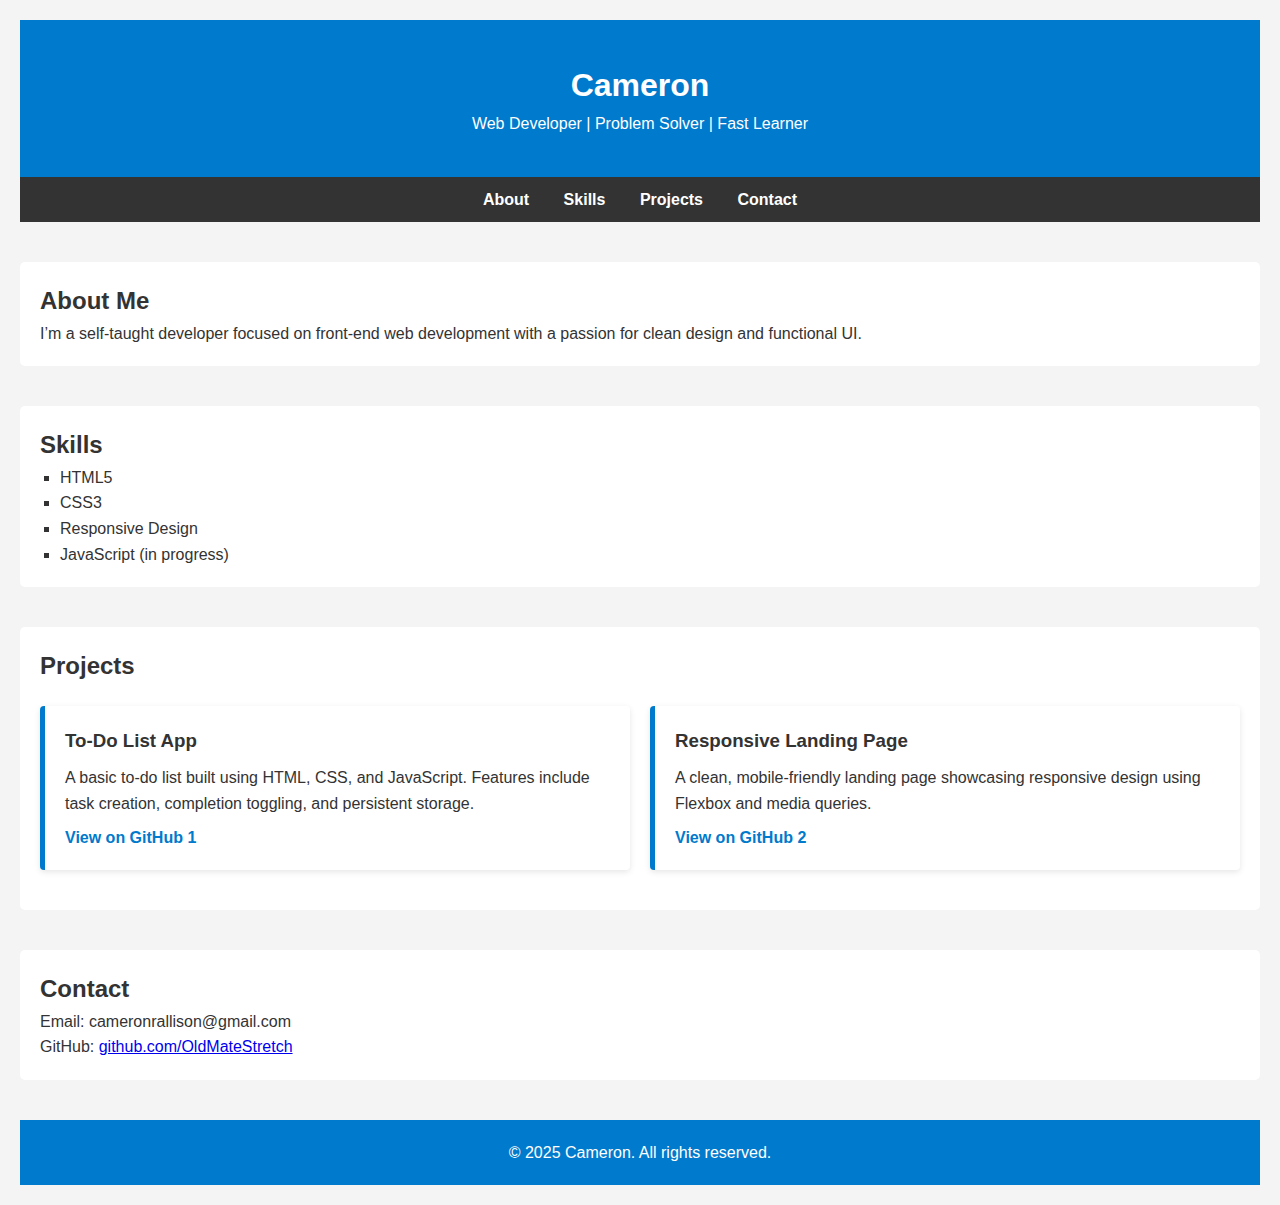
==== index.html @ 77af4fbf "Made project cards responsive with flex layout" ====
<!DOCTYPE html>
<html lang="en">
<head>
  <meta charset="UTF-8" />
  <meta name="viewport" content="width=device-width, initial-scale=1.0" />
  <title>Cameron's Resume</title>
  <link rel="stylesheet" href="style.css" />
</head>
<body>
  <header>
    <h1>Cameron</h1>
    <p>Web Developer | Problem Solver | Fast Learner</p>
  </header>

  <nav>
    <a href="#about">About</a>
    <a href="#skills">Skills</a>
    <a href="#projects">Projects</a>
    <a href="#contact">Contact</a>
  </nav>

  <section id="about">
    <h2>About Me</h2>
    <p>I’m a self-taught developer focused on front-end web development with a passion for clean design and functional UI.</p>
  </section>

  <section id="skills">
    <h2>Skills</h2>
    <ul>
      <li>HTML5</li>
      <li>CSS3</li>
      <li>Responsive Design</li>
      <li>JavaScript (in progress)</li>
    </ul>
  </section>

  <section id="projects">
    <h2>Projects</h2>

  <div class="projects-container">
    <div class="project-card">
      <h3>To-Do List App</h3>
      <p>A basic to-do list built using HTML, CSS, and JavaScript. Features include task creation, completion toggling, and persistent storage.</p>
      <a href="https://github.com/OldMateStretch/PLACEHOLDER" target="_blank">View on GitHub 1</a>
    </div>

    <div class="project-card">
      <h3>Responsive Landing Page</h3>
      <p>A clean, mobile-friendly landing page showcasing responsive design using Flexbox and media queries.</p>
      <a href="https://github.com/OldMateStretch/PLACEHOLDER" target="_blank">View on GitHub 2</a>
    </div>
  </div>
  </section>

  <section id="contact">
    <h2>Contact</h2>
    <p>Email: cameronrallison@gmail.com</p>
    <p>GitHub: <a href="https://github.com/OldMateStretch">github.com/OldMateStretch</a></p>
  </section>

  <footer>
    <p>© 2025 Cameron. All rights reserved.</p>
  </footer>
</body>
</html>
---- style.css ----
* {
    box-sizing: border-box;
    margin: 0;
    padding: 0;
  }
  
  body {
    font-family: Arial, sans-serif;
    line-height: 1.6;
    background: #f4f4f4;
    color: #333;
    padding: 20px;
  }
  
  header {
    text-align: center;
    padding: 40px 0;
    background: #007acc;
    color: white;
  }
  
  nav {
    background: #333;
    padding: 10px 0;
    text-align: center;
  }
  
  nav a {
    color: white;
    margin: 0 15px;
    text-decoration: none;
    font-weight: bold;
  }
  
  nav a:hover {
    text-decoration: underline;
  }
  
  section {
    margin: 40px 0;
    padding: 20px;
    background: white;
    border-radius: 5px;
  }
  
  ul {
    list-style-type: square;
    margin-left: 20px;
  }
  
  footer {
    text-align: center;
    padding: 20px;
    background: #007acc;
    color: white;
    margin-top: 40px;
  }

  @media (max-width: 768px) {
    header h1 {
      font-size: 22px;
    }
  
    header p {
      font-size: 14px;
    }
  
    nav a {
      display: block;
      margin: 10px 0;
    }
  
    section {
      padding: 10px;
      margin: 20px 0;
    }
  
    ul {
      padding-left: 15px;
    }
  }
  
  .project-card {
    background-color: #ffffff;
    border-radius: 4px;
    padding: 20px;
    margin: 20px 0;
    border-left: 5px solid #007acc;
    box-shadow: 0 2px 6px rgba(0, 0, 0, 0.1);
  }

  .project-card h3 {
    margin-bottom: 10px;
  }

  .project-card p {
    margin-bottom: 8px;
  }

  .project-card a {
    color: #007acc;
    text-decoration: none;
    font-weight: bold;
  }

  .project-card a:hover {
    text-decoration: underline;
  }

  .projects-container {
    display: flex;
    flex-wrap: wrap;
    gap: 20px;
    justify-content: space-between;
  }

  .project-card {
    flex: 1 1 45%;
    min-width: 280px;
  }

  @media (max-width: 500px) {
    .project-card {
      flex: 1 1 100%;
    }
  }
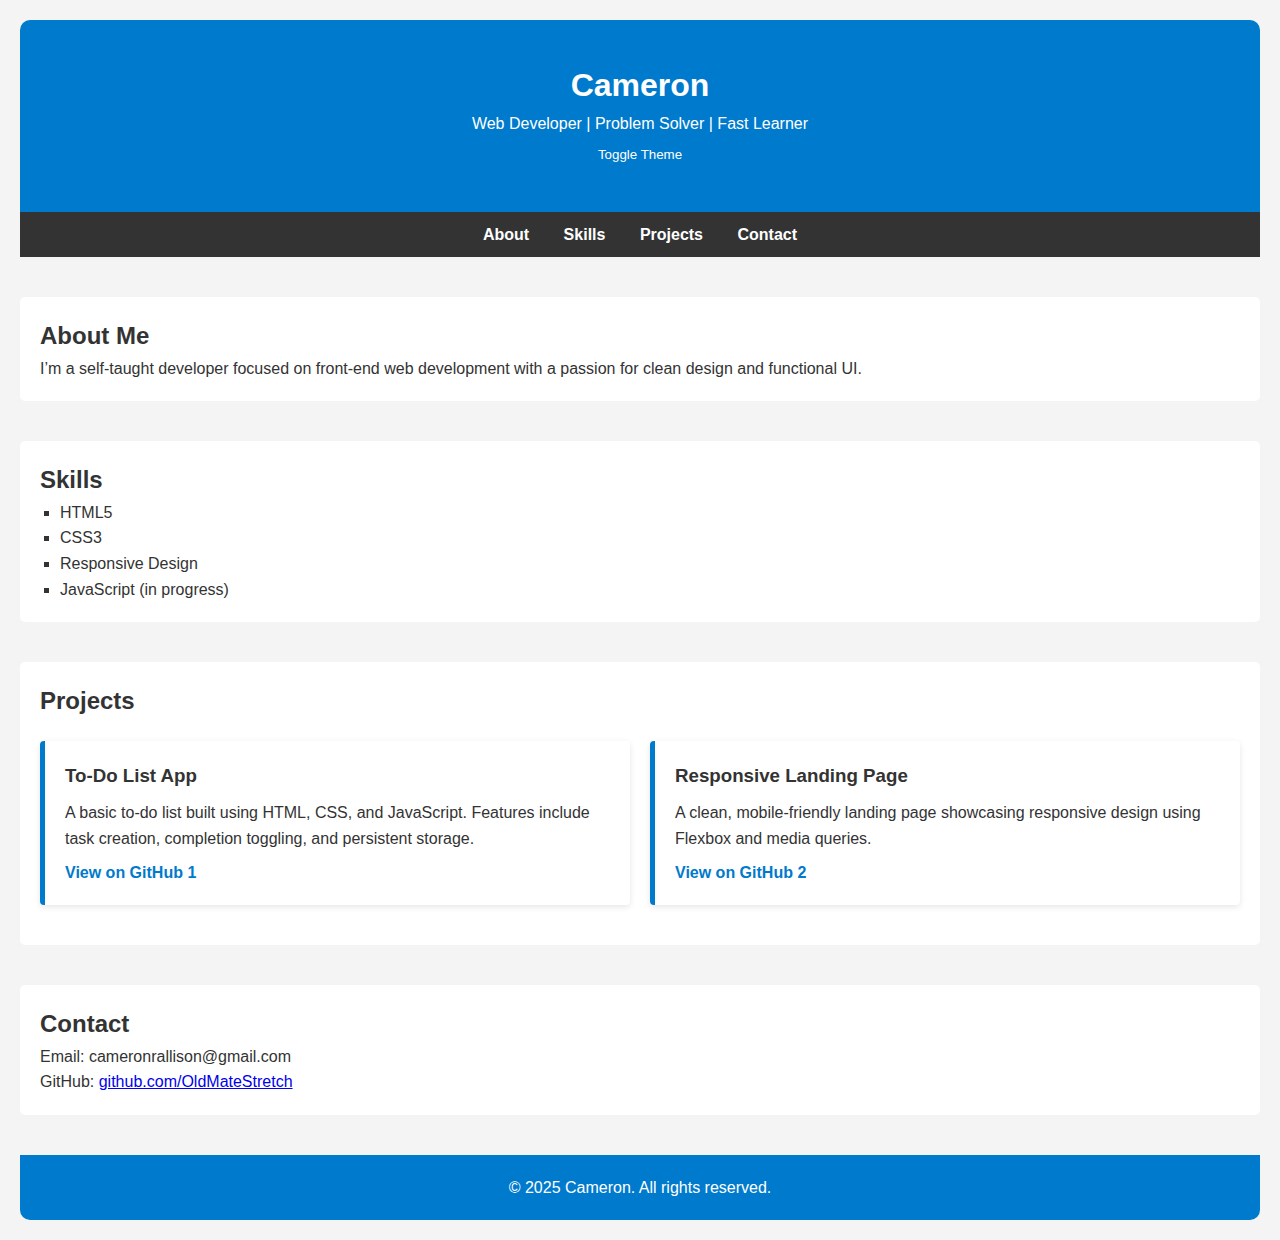
==== commit 07d13a76: "Refined dark mode styling and transitions" ====
--- a/index.html
+++ b/index.html
@@ -6,10 +6,11 @@
   <title>Cameron's Resume</title>
   <link rel="stylesheet" href="style.css" />
 </head>
-<body>
+<body id="site-body">
   <header>
     <h1>Cameron</h1>
     <p>Web Developer | Problem Solver | Fast Learner</p>
+    <button class="theme-toggle">Toggle Theme</button>
   </header>
 
   <nav>
@@ -61,5 +62,12 @@
   <footer>
     <p>© 2025 Cameron. All rights reserved.</p>
   </footer>
+  <script>
+    const toggleButton = document.querySelector(".theme-toggle");
+    const body = document.getElementById("site-body");
+    toggleButton.addEventListener("click", () => {
+      body.classList.toggle("dark");
+    });
+  </script>
 </body>
 </html>
--- a/style.css
+++ b/style.css
@@ -1,126 +1,209 @@
 * {
-    box-sizing: border-box;
-    margin: 0;
-    padding: 0;
-  }
-  
-  body {
-    font-family: Arial, sans-serif;
-    line-height: 1.6;
-    background: #f4f4f4;
-    color: #333;
-    padding: 20px;
-  }
-  
-  header {
-    text-align: center;
-    padding: 40px 0;
-    background: #007acc;
-    color: white;
-  }
-  
-  nav {
-    background: #333;
-    padding: 10px 0;
-    text-align: center;
-  }
-  
+  box-sizing: border-box;
+  margin: 0;
+  padding: 0;
+}
+
+body {
+  font-family: Arial, sans-serif;
+  line-height: 1.6;
+  background: #f4f4f4;
+  color: #333;
+  padding: 20px;
+  transition: background-color 0.4s ease, color 0.4s ease;
+}
+
+header {
+  text-align: center;
+  padding: 40px 0;
+  background: #007acc;
+  color: white;
+  border-top-left-radius: 10px;
+  border-top-right-radius: 10px;
+}
+
+nav {
+  background: #333;
+  padding: 10px 0;
+  text-align: center;
+}
+
+nav a {
+  color: white;
+  margin: 0 15px;
+  text-decoration: none;
+  font-weight: bold;
+}
+
+nav a:hover {
+  text-decoration: underline;
+}
+
+.theme-toggle {
+  padding: 10px;
+  background: #007acc;
+  color: #ffffff;
+  border: none;
+  cursor: pointer;
+  transition: all 0.3s ease;
+}
+
+section,
+header,
+footer,
+.project-card,
+.theme-toggle {
+  transition: background-color 0.4s ease, color 0.4s ease, border-color 0.4s ease;
+}
+
+.theme-toggle:hover {
+  background-color: #005f99;
+}
+
+section {
+  margin: 40px 0;
+  padding: 20px;
+  background: white;
+  border-radius: 5px;
+}
+
+ul {
+  list-style-type: square;
+  margin-left: 20px;
+}
+
+footer {
+  text-align: center;
+  padding: 20px;
+  background: #007acc;
+  color: white;
+  margin-top: 40px;
+  border-bottom-right-radius: 10px;
+  border-bottom-left-radius: 10px;
+}
+
+@media (max-width: 768px) {
+  header h1 {
+    font-size: 22px;
+  }
+
+  header p {
+    font-size: 14px;
+  }
+
   nav a {
-    color: white;
-    margin: 0 15px;
-    text-decoration: none;
-    font-weight: bold;
-  }
-  
-  nav a:hover {
-    text-decoration: underline;
-  }
-  
+    display: block;
+    margin: 10px 0;
+  }
+
   section {
-    margin: 40px 0;
-    padding: 20px;
-    background: white;
-    border-radius: 5px;
-  }
-  
+    padding: 10px;
+    margin: 20px 0;
+  }
+
   ul {
-    list-style-type: square;
-    margin-left: 20px;
-  }
-  
-  footer {
-    text-align: center;
-    padding: 20px;
-    background: #007acc;
-    color: white;
-    margin-top: 40px;
-  }
-
-  @media (max-width: 768px) {
-    header h1 {
-      font-size: 22px;
-    }
-  
-    header p {
-      font-size: 14px;
-    }
-  
-    nav a {
-      display: block;
-      margin: 10px 0;
-    }
-  
-    section {
-      padding: 10px;
-      margin: 20px 0;
-    }
-  
-    ul {
-      padding-left: 15px;
-    }
-  }
-  
+    padding-left: 15px;
+  }
+}
+
+.projects-container {
+  display: flex;
+  flex-wrap: wrap;
+  gap: 20px;
+  justify-content: space-between;
+}
+
+.project-card {
+  flex: 1 1 45%;
+  min-width: 280px;
+  background-color: #ffffff;
+  border-radius: 4px;
+  padding: 20px;
+  margin: 20px 0;
+  border-left: 5px solid #007acc;
+  box-shadow: 0 2px 6px rgba(0, 0, 0, 0.1);
+}
+
+.project-card h3 {
+  margin-bottom: 10px;
+}
+
+.project-card p {
+  margin-bottom: 8px;
+}
+
+.project-card a {
+  color: #007acc;
+  text-decoration: none;
+  font-weight: bold;
+}
+
+.project-card a:hover {
+  text-decoration: underline;
+}
+
+@media (max-width: 500px) {
   .project-card {
-    background-color: #ffffff;
-    border-radius: 4px;
-    padding: 20px;
-    margin: 20px 0;
-    border-left: 5px solid #007acc;
-    box-shadow: 0 2px 6px rgba(0, 0, 0, 0.1);
-  }
-
-  .project-card h3 {
-    margin-bottom: 10px;
-  }
-
-  .project-card p {
-    margin-bottom: 8px;
-  }
-
-  .project-card a {
-    color: #007acc;
-    text-decoration: none;
-    font-weight: bold;
-  }
-
-  .project-card a:hover {
-    text-decoration: underline;
-  }
-
-  .projects-container {
-    display: flex;
-    flex-wrap: wrap;
-    gap: 20px;
-    justify-content: space-between;
-  }
-
-  .project-card {
-    flex: 1 1 45%;
-    min-width: 280px;
-  }
-
-  @media (max-width: 500px) {
-    .project-card {
-      flex: 1 1 100%;
-    }
-  }+    flex: 1 1 100%;
+  }
+}
+
+body.dark {
+  background: #111;
+  color: #333;
+}
+
+body.dark h2,
+body.dark h3,
+body.dark p,
+body.dark li {
+  color: #e0e0e0;
+}
+
+body.dark section {
+  background-color: #181818;
+  color: #e0e0e0;
+  border: none;
+  box-shadow: none;
+}
+
+body.dark .theme-toggle {
+  background-color: #333;
+  color: #f0f0f0;
+  border: none;
+  outline: none;
+  box-shadow: none;
+}
+
+body.dark .theme-toggle:hover {
+  background-color: #444;
+  color: #ffffff;
+  border: 1px solid #800020;
+}
+
+body.dark header {
+  background-color: #800020;
+  color: #ffffff;
+}
+
+body.dark footer {
+  background-color: #800020;
+  color: #ffffff;
+}
+
+body.dark a {
+  color: #800020;
+  text-decoration: none;
+  transition: color 0.3s ease;
+}
+
+body.dark a:hover {
+  color: #ffffff;
+  text-decoration: underline;
+}
+
+body.dark .project-card {
+  background-color: #222;
+  color: #d0d0d0;
+  border-left-color: #800020;
+}
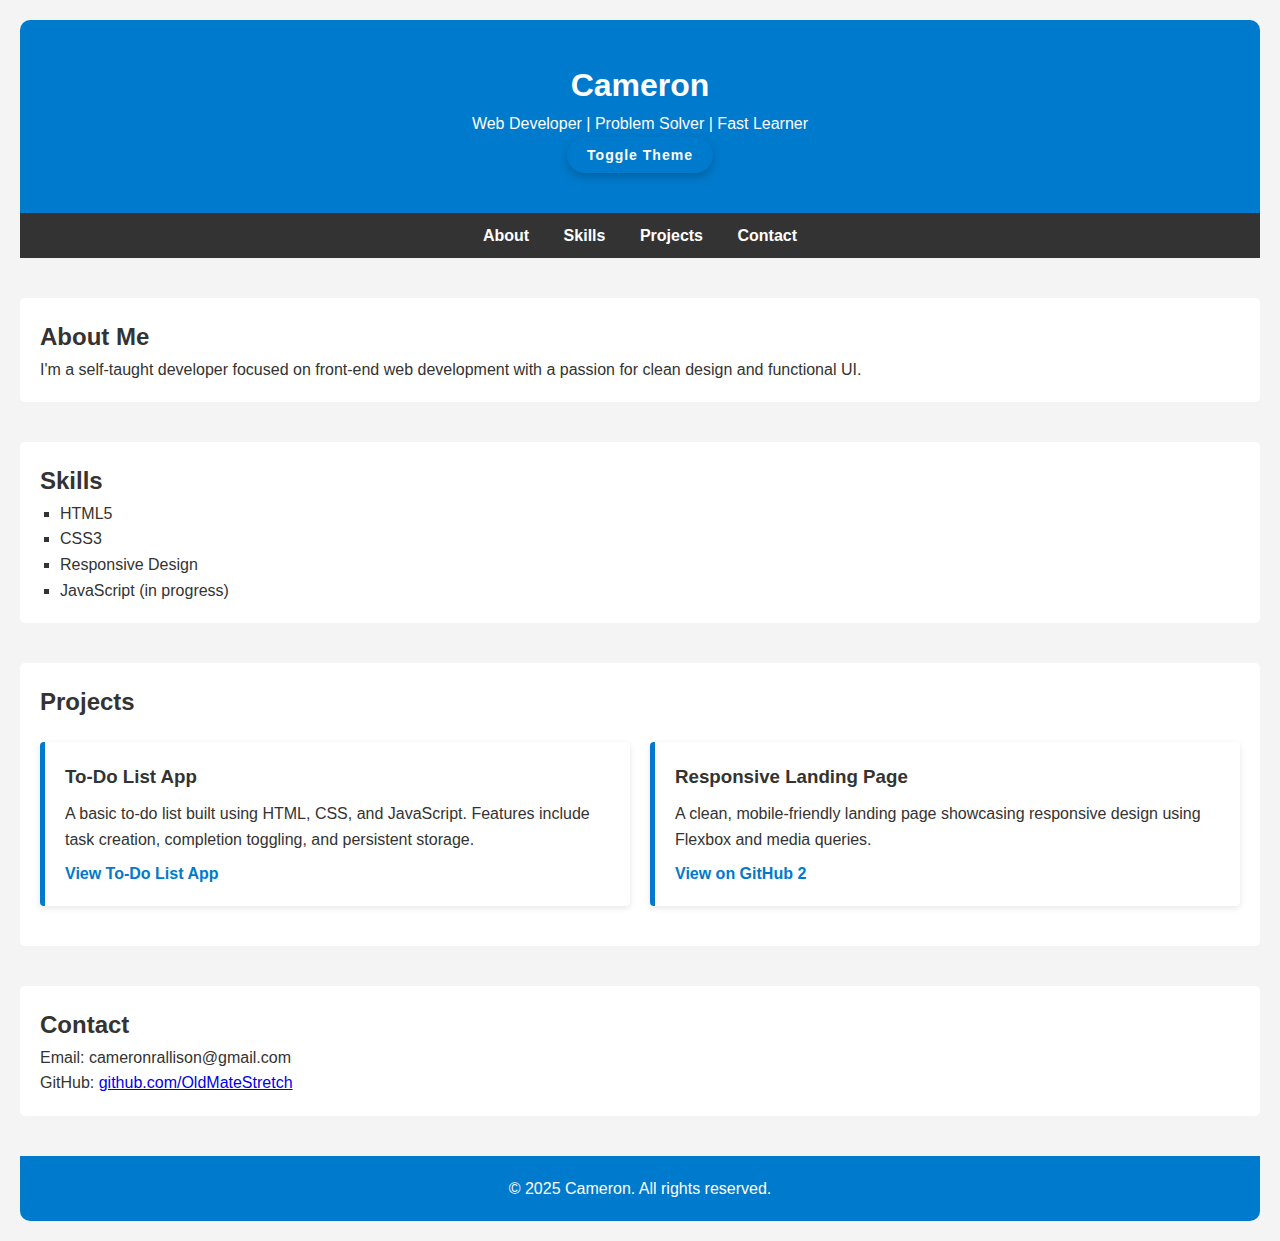
==== commit 579cd50d: "Initialized repo from correct path" ====
--- a/index.html
+++ b/index.html
@@ -22,7 +22,7 @@
 
   <section id="about">
     <h2>About Me</h2>
-    <p>I’m a self-taught developer focused on front-end web development with a passion for clean design and functional UI.</p>
+    <p>I'm a self-taught developer focused on front-end web development with a passion for clean design and functional UI.</p>
   </section>
 
   <section id="skills">
@@ -42,7 +42,7 @@
     <div class="project-card">
       <h3>To-Do List App</h3>
       <p>A basic to-do list built using HTML, CSS, and JavaScript. Features include task creation, completion toggling, and persistent storage.</p>
-      <a href="https://github.com/OldMateStretch/PLACEHOLDER" target="_blank">View on GitHub 1</a>
+      <a href="projects/to-do-list/index.html" target="_blank">View To-Do List App</a>
     </div>
 
     <div class="project-card">
--- a/style.css
+++ b/style.css
@@ -40,11 +40,16 @@
 }
 
 .theme-toggle {
-  padding: 10px;
+  padding: 10px 20px;
   background: #007acc;
-  color: #ffffff;
+  color: #fff;
   border: none;
+  border-radius: 30px;
+  font-weight: bold;
+  font-size: 14px;
+  letter-spacing: 1px;
   cursor: pointer;
+  box-shadow: 0 4px 8px rgba(0,0,0,0.2);
   transition: all 0.3s ease;
 }
 
@@ -57,7 +62,8 @@
 }
 
 .theme-toggle:hover {
-  background-color: #005f99;
+  background: #005f99;
+  box-shadow: 0 6px 12px rgba(0,0,0,0.3);
 }
 
 section {
@@ -168,16 +174,15 @@
 }
 
 body.dark .theme-toggle {
-  background-color: #333;
-  color: #f0f0f0;
+  background: #800020;
+  color: #fff;
   border: none;
-  outline: none;
-  box-shadow: none;
+  box-shadow: 0 4px 8px rgba(0,0,0,0.4);
 }
 
 body.dark .theme-toggle:hover {
-  background-color: #444;
-  color: #ffffff;
+  background: #800020;
+  box-shadow: 0 6px 12px rgba(0,0,0,0.5);
   border: 1px solid #800020;
 }
 
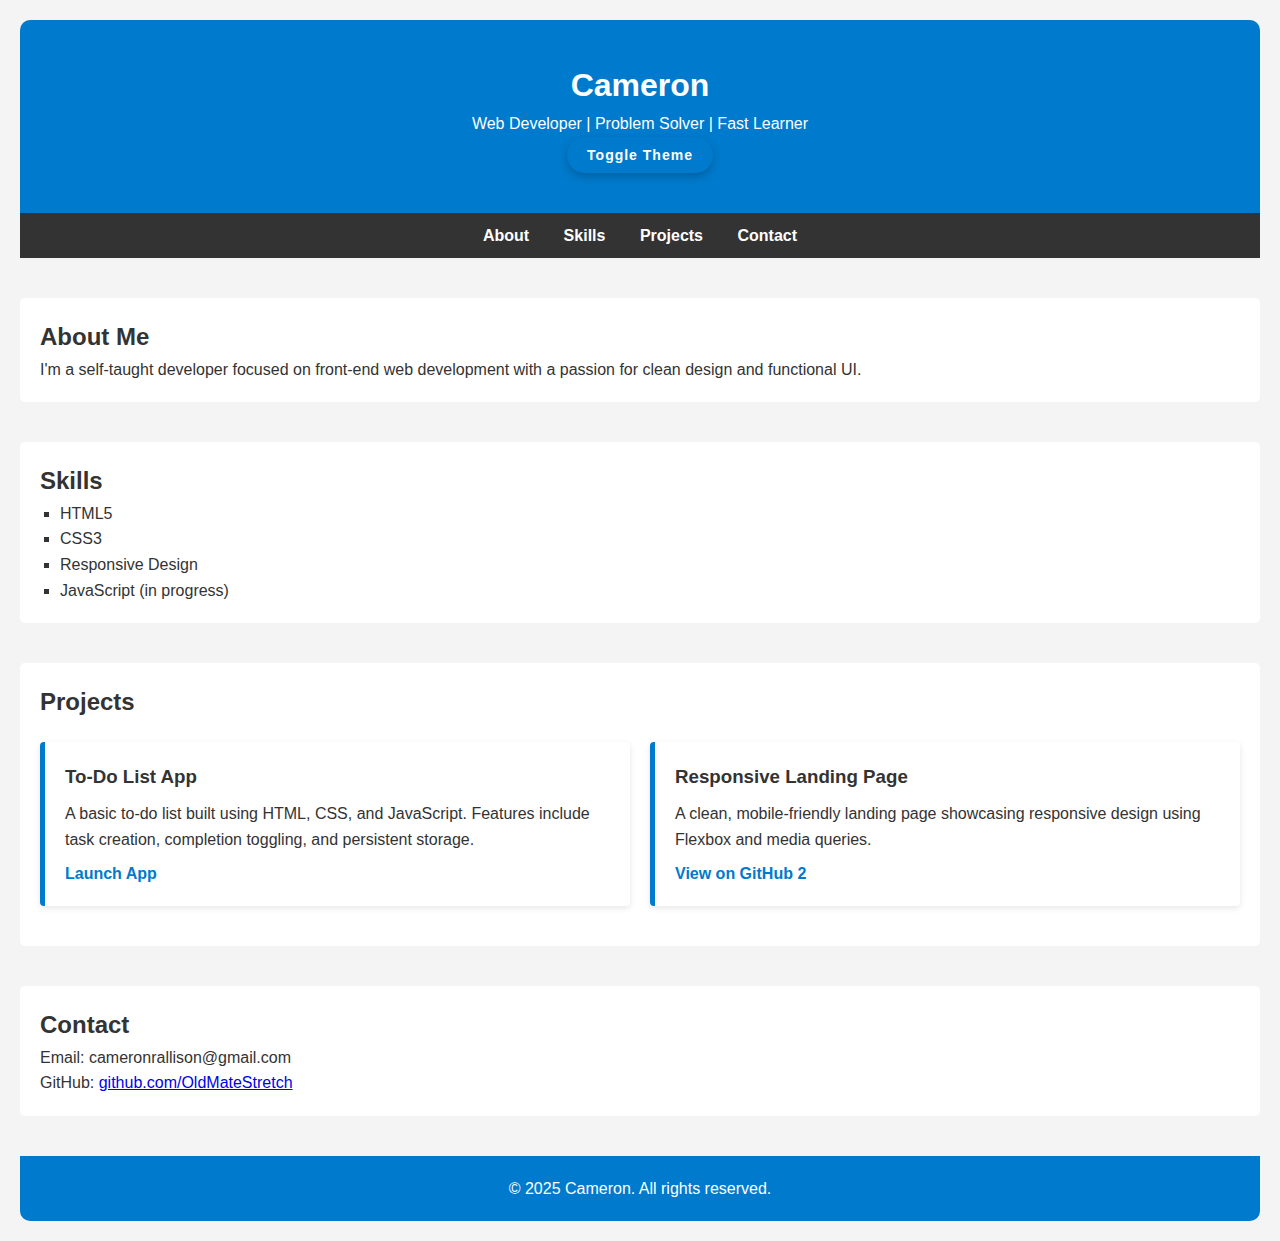
==== commit 476fe845: "Moved To-Do List project to public-facing folder" ====
--- a/index.html
+++ b/index.html
@@ -42,7 +42,7 @@
     <div class="project-card">
       <h3>To-Do List App</h3>
       <p>A basic to-do list built using HTML, CSS, and JavaScript. Features include task creation, completion toggling, and persistent storage.</p>
-      <a href="projects/to-do-list/index.html" target="_blank">View To-Do List App</a>
+      <a href="projects/to-do-list/index.html" target="_blank">Launch App</a>
     </div>
 
     <div class="project-card">
